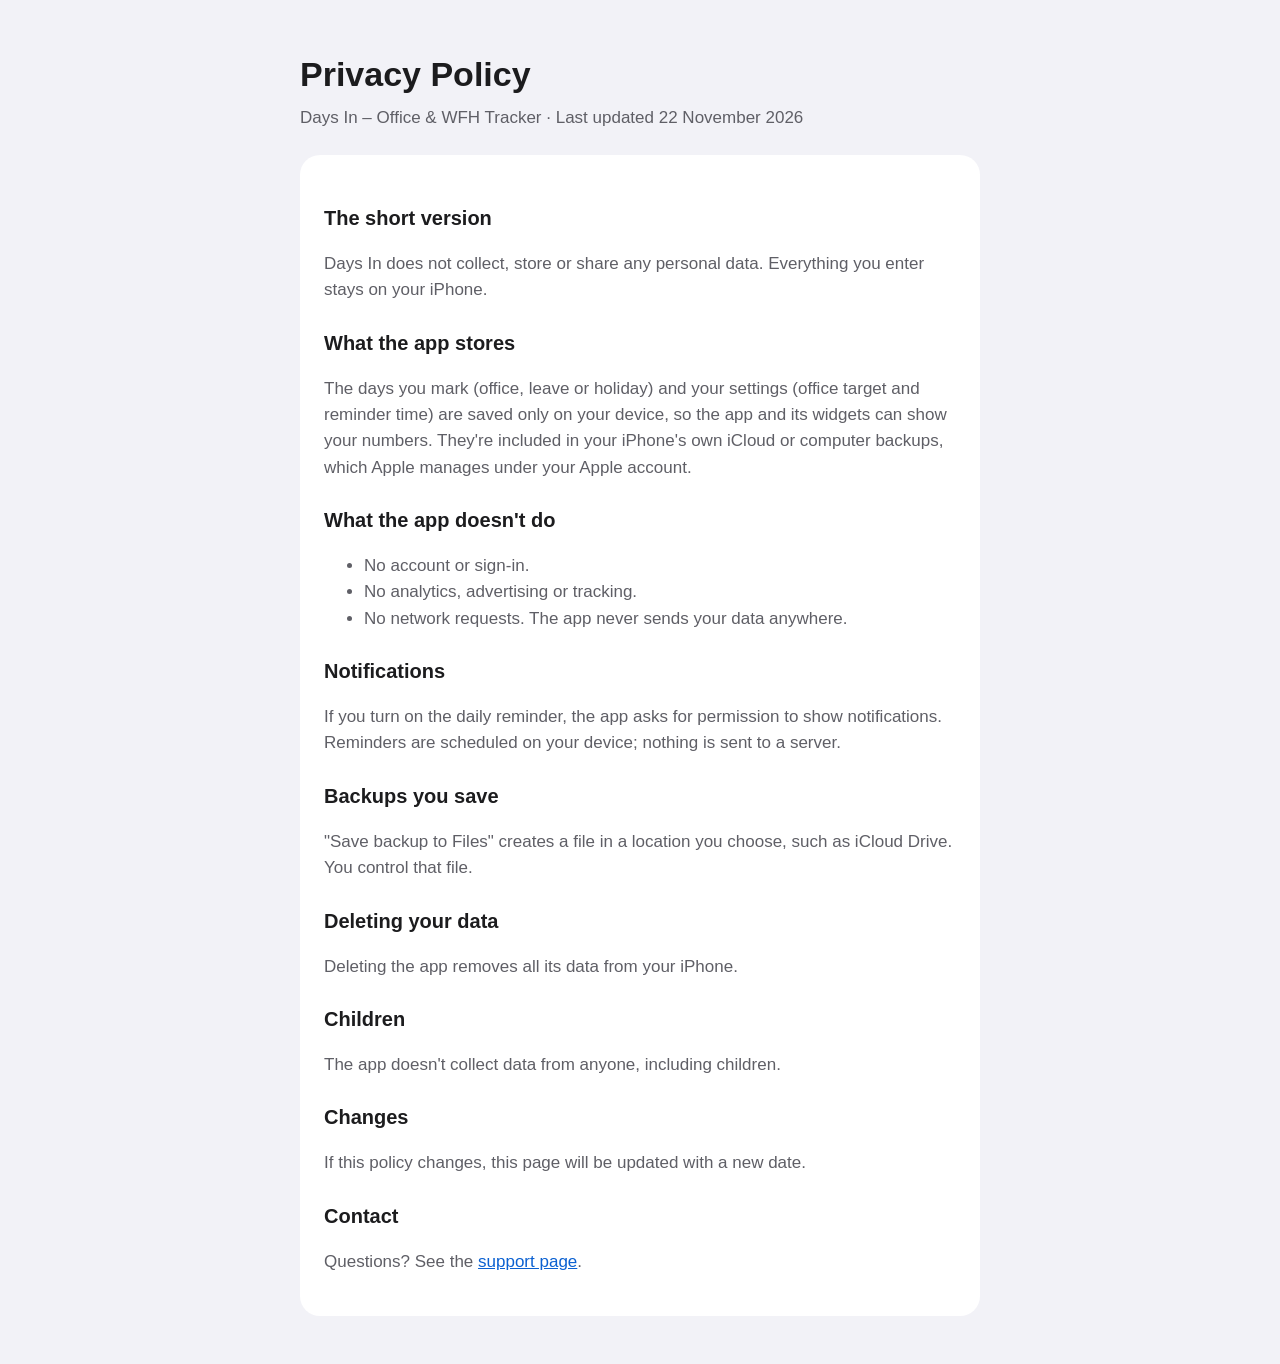
==== privacy.html @ c0c13768 "Privacy policy and support pages Co-Authored-By: Claude Opus 5.5 <noreply@anthropic.com>" ====
<!doctype html><html lang="en"><head><meta charset="utf-8"><meta name="viewport" content="width=device-width,initial-scale=1">
<title>Days In – Privacy Policy</title><link rel="stylesheet" href="style.css"></head><body><main>
<h1>Privacy Policy</h1><p class="sub">Days In – Office &amp; WFH Tracker · Last updated 22 November 2026</p>
<div class="card">
<h2>The short version</h2><p>Days In does not collect, store or share any personal data. Everything you enter stays on your iPhone.</p>
<h2>What the app stores</h2><p>The days you mark (office, leave or holiday) and your settings (office target and reminder time) are saved only on your device, so the app and its widgets can show your numbers. They're included in your iPhone's own iCloud or computer backups, which Apple manages under your Apple account.</p>
<h2>What the app doesn't do</h2><ul><li>No account or sign-in.</li><li>No analytics, advertising or tracking.</li><li>No network requests. The app never sends your data anywhere.</li></ul>
<h2>Notifications</h2><p>If you turn on the daily reminder, the app asks for permission to show notifications. Reminders are scheduled on your device; nothing is sent to a server.</p>
<h2>Backups you save</h2><p>"Save backup to Files" creates a file in a location you choose, such as iCloud Drive. You control that file.</p>
<h2>Deleting your data</h2><p>Deleting the app removes all its data from your iPhone.</p>
<h2>Children</h2><p>The app doesn't collect data from anyone, including children.</p>
<h2>Changes</h2><p>If this policy changes, this page will be updated with a new date.</p>
<h2>Contact</h2><p>Questions? See the <a href="support.html">support page</a>.</p>
</div></main></body></html>
---- style.css ----
:root{--bg:#f2f2f7;--card:#fff;--fg:#1c1c1e;--muted:#5f5f66;--accent:#0a60d1}
@media (prefers-color-scheme:dark){:root{--bg:#000;--card:#1c1c1e;--fg:#f2f2f7;--muted:#a1a1aa;--accent:#5aa2ff}}
body{margin:0;background:var(--bg);color:var(--fg);font:17px/1.55 -apple-system,BlinkMacSystemFont,"Segoe UI",sans-serif}
main{max-width:680px;margin:0 auto;padding:48px 16px}
.card{background:var(--card);border-radius:20px;padding:24px;margin-top:24px}
h1{font-size:34px;margin:0 0 4px}h2{font-size:20px;margin:24px 0 8px}
p,li{color:var(--muted)}a{color:var(--accent)}.sub{color:var(--muted);margin:0}
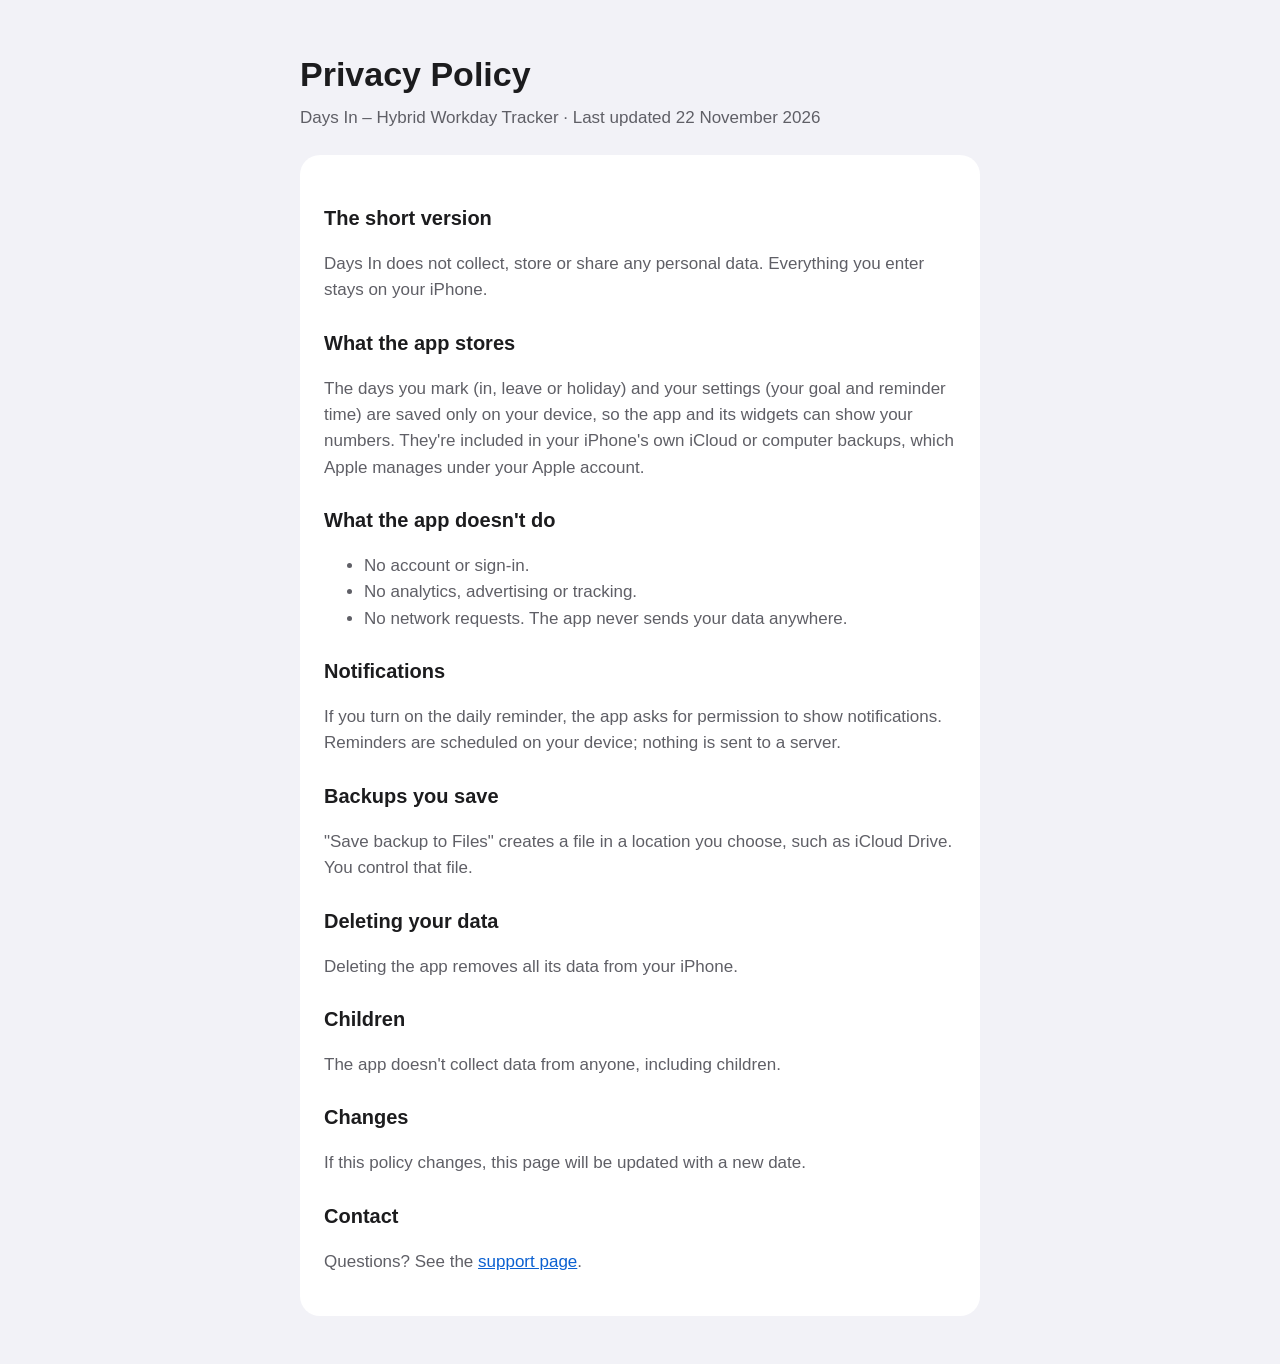
==== commit 589e4484: "Use the Hybrid Workday Tracker subtitle and drop office wording Co-Authored-By: Claude Opus 5.5 <nor" ====
--- a/privacy.html
+++ b/privacy.html
@@ -1,9 +1,9 @@
 <!doctype html><html lang="en"><head><meta charset="utf-8"><meta name="viewport" content="width=device-width,initial-scale=1">
 <title>Days In – Privacy Policy</title><link rel="stylesheet" href="style.css"></head><body><main>
-<h1>Privacy Policy</h1><p class="sub">Days In – Office &amp; WFH Tracker · Last updated 22 November 2026</p>
+<h1>Privacy Policy</h1><p class="sub">Days In – Hybrid Workday Tracker · Last updated 22 November 2026</p>
 <div class="card">
 <h2>The short version</h2><p>Days In does not collect, store or share any personal data. Everything you enter stays on your iPhone.</p>
-<h2>What the app stores</h2><p>The days you mark (office, leave or holiday) and your settings (office target and reminder time) are saved only on your device, so the app and its widgets can show your numbers. They're included in your iPhone's own iCloud or computer backups, which Apple manages under your Apple account.</p>
+<h2>What the app stores</h2><p>The days you mark (in, leave or holiday) and your settings (your goal and reminder time) are saved only on your device, so the app and its widgets can show your numbers. They're included in your iPhone's own iCloud or computer backups, which Apple manages under your Apple account.</p>
 <h2>What the app doesn't do</h2><ul><li>No account or sign-in.</li><li>No analytics, advertising or tracking.</li><li>No network requests. The app never sends your data anywhere.</li></ul>
 <h2>Notifications</h2><p>If you turn on the daily reminder, the app asks for permission to show notifications. Reminders are scheduled on your device; nothing is sent to a server.</p>
 <h2>Backups you save</h2><p>"Save backup to Files" creates a file in a location you choose, such as iCloud Drive. You control that file.</p>
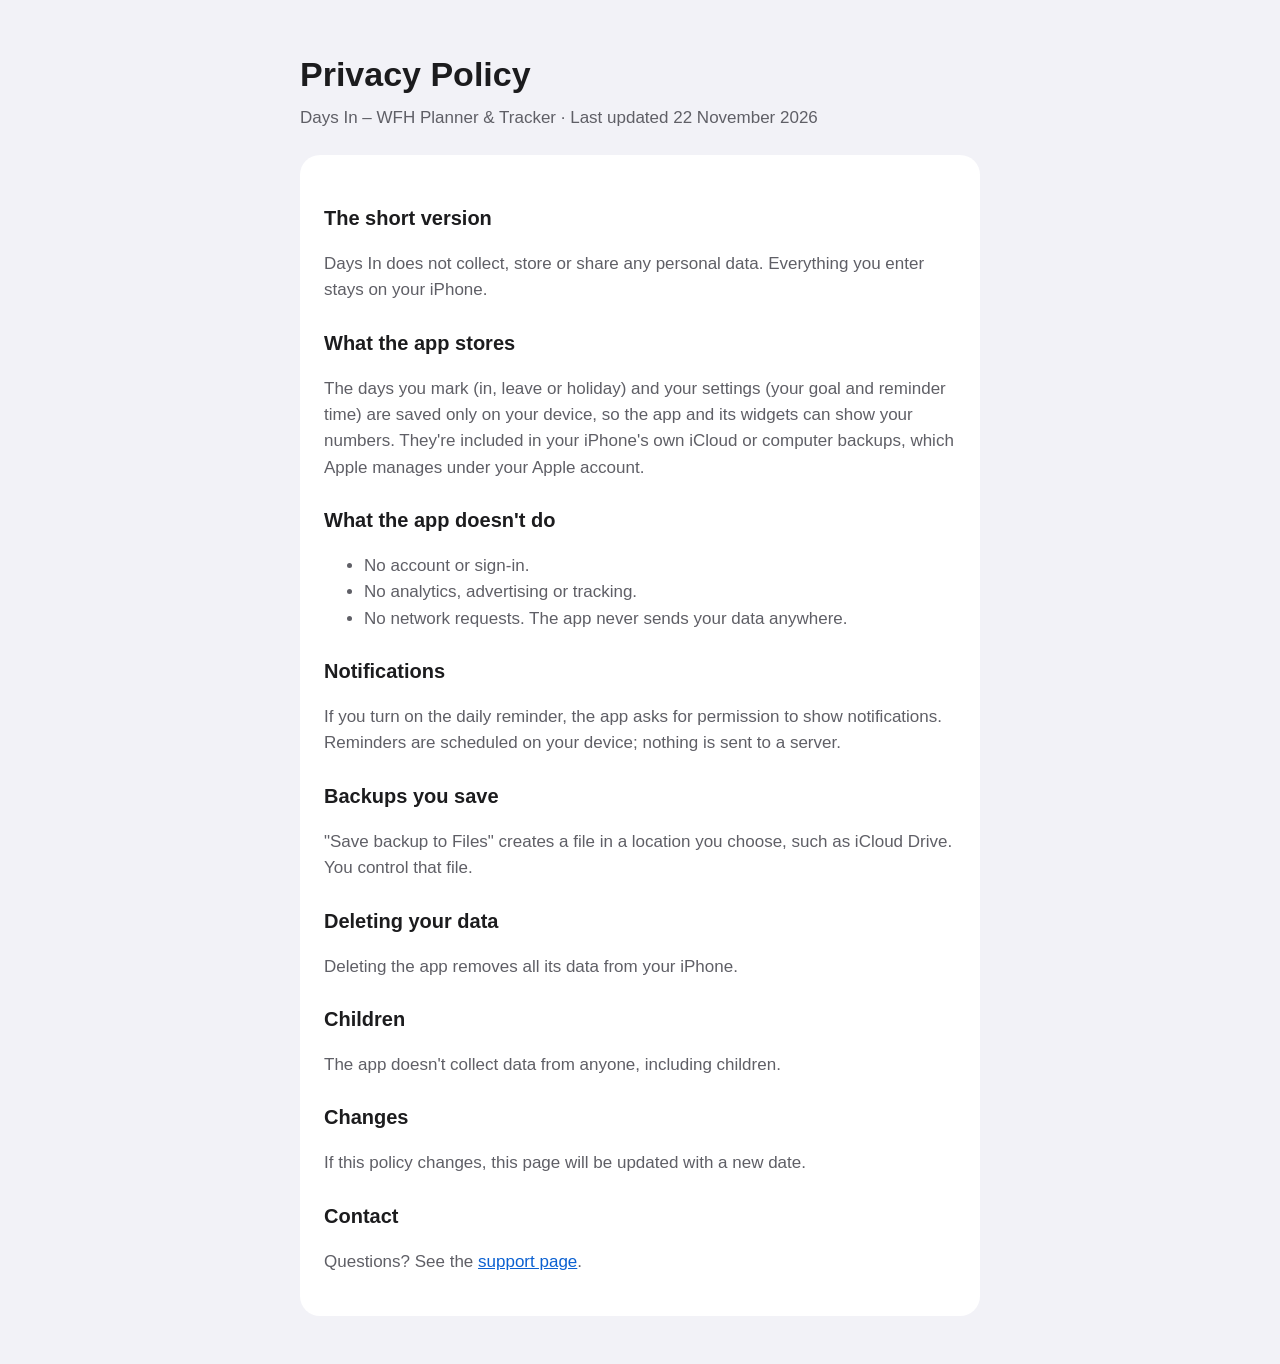
==== commit ea930e95: "Use the WFH Planner & Tracker subtitle Co-Authored-By: Claude Opus 5.5 <noreply@anthropic.com>" ====
--- a/privacy.html
+++ b/privacy.html
@@ -1,6 +1,6 @@
 <!doctype html><html lang="en"><head><meta charset="utf-8"><meta name="viewport" content="width=device-width,initial-scale=1">
 <title>Days In – Privacy Policy</title><link rel="stylesheet" href="style.css"></head><body><main>
-<h1>Privacy Policy</h1><p class="sub">Days In – Hybrid Workday Tracker · Last updated 22 November 2026</p>
+<h1>Privacy Policy</h1><p class="sub">Days In – WFH Planner &amp; Tracker · Last updated 22 November 2026</p>
 <div class="card">
 <h2>The short version</h2><p>Days In does not collect, store or share any personal data. Everything you enter stays on your iPhone.</p>
 <h2>What the app stores</h2><p>The days you mark (in, leave or holiday) and your settings (your goal and reminder time) are saved only on your device, so the app and its widgets can show your numbers. They're included in your iPhone's own iCloud or computer backups, which Apple manages under your Apple account.</p>
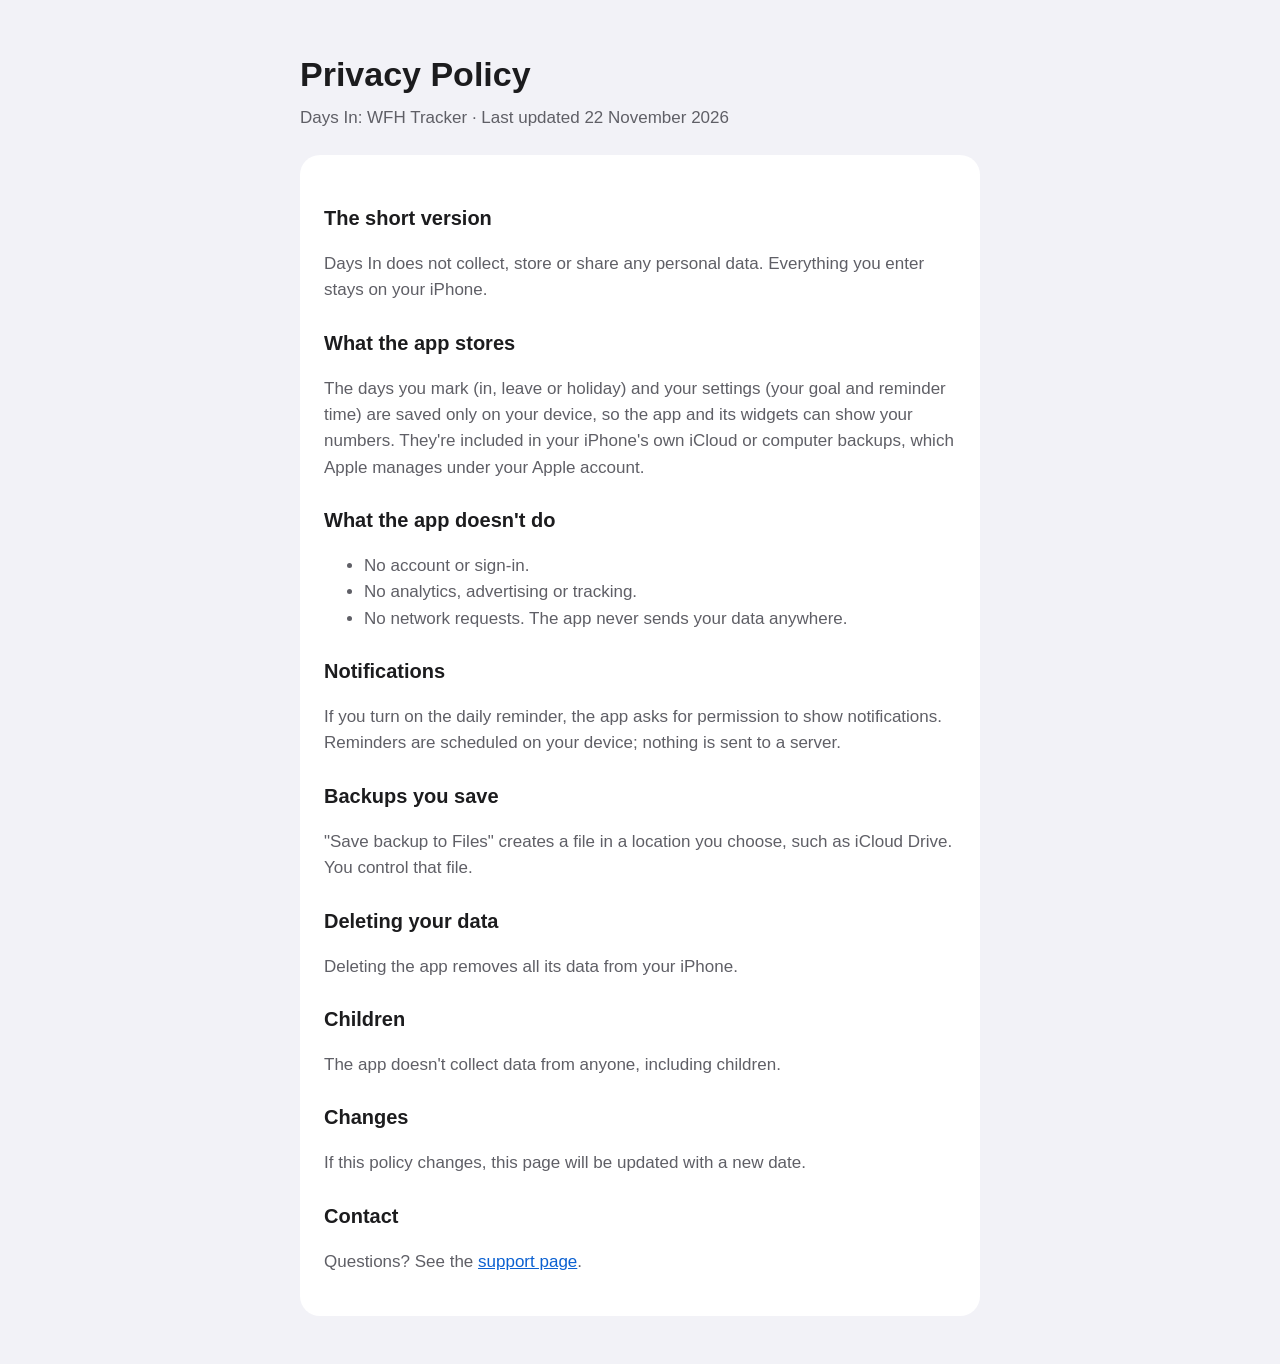
==== commit 7990bc04: "Match the new store name and subtitle Co-Authored-By: Claude Opus 5.5 <noreply@anthropic.com>" ====
--- a/privacy.html
+++ b/privacy.html
@@ -1,6 +1,6 @@
 <!doctype html><html lang="en"><head><meta charset="utf-8"><meta name="viewport" content="width=device-width,initial-scale=1">
 <title>Days In – Privacy Policy</title><link rel="stylesheet" href="style.css"></head><body><main>
-<h1>Privacy Policy</h1><p class="sub">Days In – WFH Planner &amp; Tracker · Last updated 22 November 2026</p>
+<h1>Privacy Policy</h1><p class="sub">Days In: WFH Tracker · Last updated 22 November 2026</p>
 <div class="card">
 <h2>The short version</h2><p>Days In does not collect, store or share any personal data. Everything you enter stays on your iPhone.</p>
 <h2>What the app stores</h2><p>The days you mark (in, leave or holiday) and your settings (your goal and reminder time) are saved only on your device, so the app and its widgets can show your numbers. They're included in your iPhone's own iCloud or computer backups, which Apple manages under your Apple account.</p>
